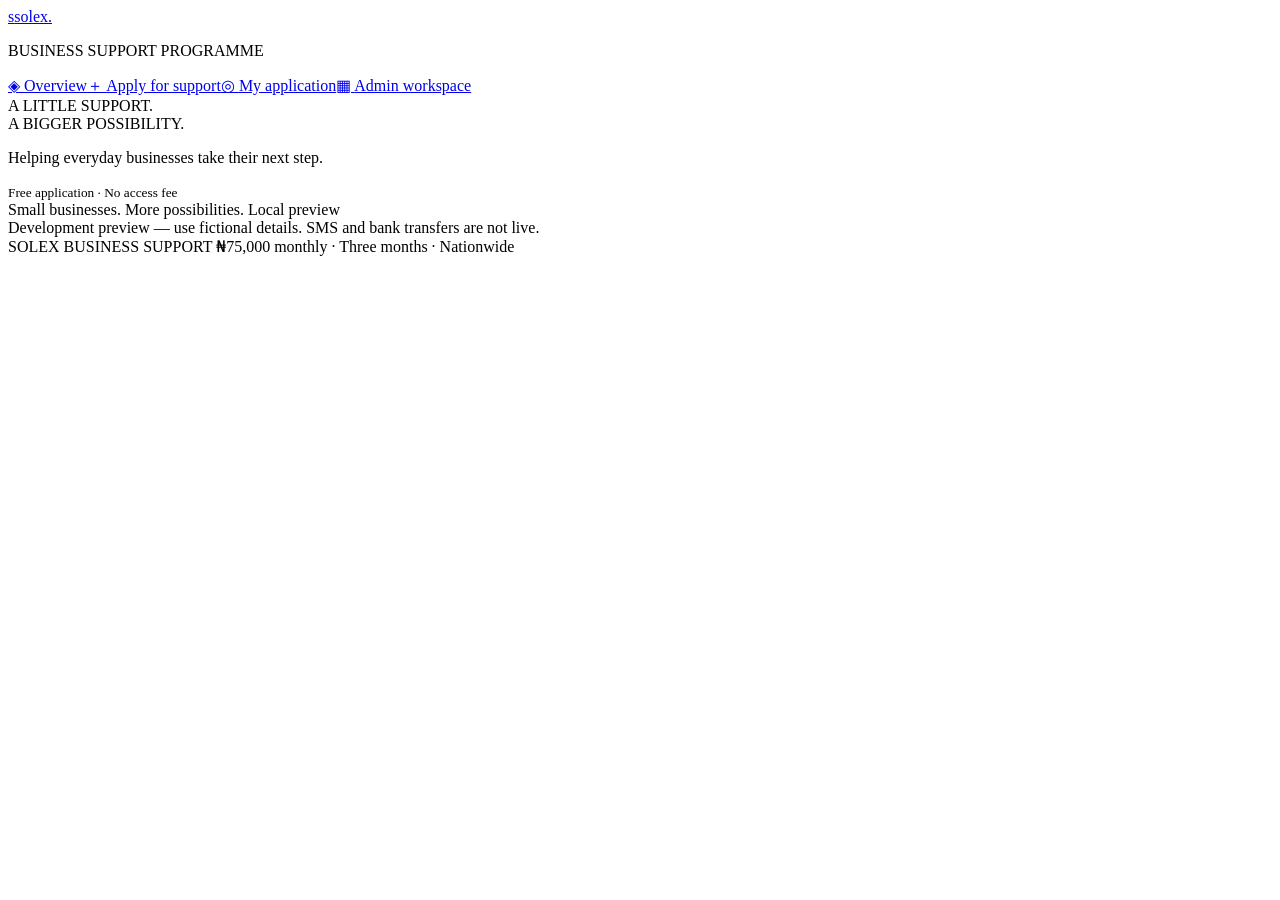
==== docs/index.html @ 17c58458 "Add static Solex frontend for GitHub Pages" ====
<!doctype html>
<html lang="en"><head><meta charset="utf-8"><meta name="viewport" content="width=device-width,initial-scale=1"><title>Solex | Business support programme</title><link rel="stylesheet" href="/style.css"><script src="/app.js" defer></script></head>
<body>
<aside class="sidebar"><a href="#home" class="brand"><span class="brandmark">s</span>solex<span class="branddot">.</span></a><p class="side-caption">BUSINESS SUPPORT PROGRAMME</p><nav aria-label="Main navigation"><a href="#home" data-page="home">◈ <span>Overview</span></a><a href="#apply" data-page="apply">＋ <span>Apply for support</span></a><a href="#status" data-page="status">◎ <span>My application</span></a><a href="#admin" data-page="admin">▦ <span>Admin workspace</span></a></nav><div class="side-note"><span class="small-label">A LITTLE SUPPORT.<br>A BIGGER POSSIBILITY.</span><p>Helping everyday businesses take their next step.</p><div class="line"></div><small>Free application · No access fee</small></div></aside>
<div class="shell"><header><span>Small businesses. More possibilities.</span><span class="pill"><i></i> Local preview</span></header><div class="preview-note">Development preview — use fictional details. SMS and bank transfers are not live.</div><main id="main" tabindex="-1"></main><footer>SOLEX BUSINESS SUPPORT <span>₦75,000 monthly · Three months · Nationwide</span></footer></div><div id="toast" role="status" aria-live="polite"></div>
</body></html>
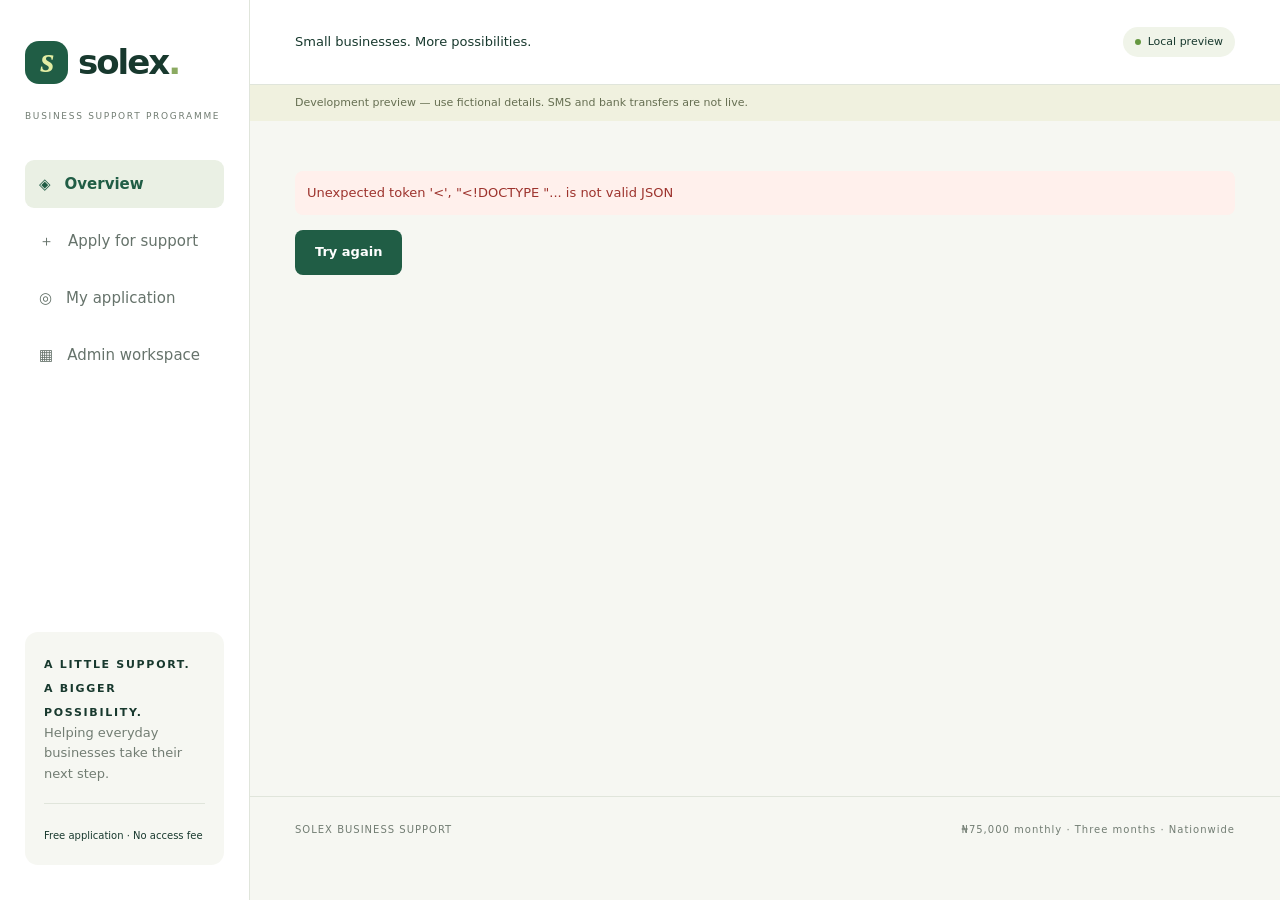
==== commit d76f15f1: "Fix frontend asset paths for GitHub Pages" ====
--- a/docs/index.html
+++ b/docs/index.html
@@ -1,5 +1,5 @@
 <!doctype html>
-<html lang="en"><head><meta charset="utf-8"><meta name="viewport" content="width=device-width,initial-scale=1"><title>Solex | Business support programme</title><link rel="stylesheet" href="/style.css"><script src="/app.js" defer></script></head>
+<html lang="en"><head><meta charset="utf-8"><meta name="viewport" content="width=device-width,initial-scale=1"><title>Solex | Business support programme</title><link rel="stylesheet" href="./style.css"><script src="./app.js" defer></script></head>
 <body>
 <aside class="sidebar"><a href="#home" class="brand"><span class="brandmark">s</span>solex<span class="branddot">.</span></a><p class="side-caption">BUSINESS SUPPORT PROGRAMME</p><nav aria-label="Main navigation"><a href="#home" data-page="home">◈ <span>Overview</span></a><a href="#apply" data-page="apply">＋ <span>Apply for support</span></a><a href="#status" data-page="status">◎ <span>My application</span></a><a href="#admin" data-page="admin">▦ <span>Admin workspace</span></a></nav><div class="side-note"><span class="small-label">A LITTLE SUPPORT.<br>A BIGGER POSSIBILITY.</span><p>Helping everyday businesses take their next step.</p><div class="line"></div><small>Free application · No access fee</small></div></aside>
 <div class="shell"><header><span>Small businesses. More possibilities.</span><span class="pill"><i></i> Local preview</span></header><div class="preview-note">Development preview — use fictional details. SMS and bank transfers are not live.</div><main id="main" tabindex="-1"></main><footer>SOLEX BUSINESS SUPPORT <span>₦75,000 monthly · Three months · Nationwide</span></footer></div><div id="toast" role="status" aria-live="polite"></div>
--- a/docs/style.css
+++ b/docs/style.css
@@ -0,0 +1,3 @@
+:root{--ink:#18392e;--green:#205d45;--muted:#727d73;--paper:#f6f7f2;--border:#e0e5db;--lime:#e3eea4}*{box-sizing:border-box}body{margin:0;font:15px/1.6 system-ui,-apple-system,BlinkMacSystemFont,"Segoe UI",sans-serif;color:var(--ink);background:var(--paper)}button,input,select,textarea{font:inherit}a{color:inherit;text-decoration:none}button,a,input,select,textarea{outline-offset:4px}button{cursor:pointer}.sidebar{position:fixed;width:250px;background:#fff;height:100vh;padding:35px 25px;border-right:1px solid var(--border);display:flex;flex-direction:column}.brand{font-size:34px;font-weight:750;letter-spacing:-2px;display:flex;align-items:center;gap:10px}.brandmark{font:italic bold 36px Georgia;background:var(--green);color:var(--lime);width:43px;height:43px;border-radius:14px;text-align:center;line-height:39px}.branddot{color:#8baa61;margin-left:-10px}.side-caption{font-size:9px;letter-spacing:1.7px;margin:20px 0 36px;color:var(--muted)}nav{display:grid;gap:9px}nav a{display:flex;gap:14px;padding:12px 14px;border-radius:9px;color:#66736b}nav a.active{background:#eaf0e4;color:var(--green);font-weight:650}.side-note{margin-top:auto;background:var(--paper);padding:19px;border-radius:13px}.small-label,.eyebrow{font-size:11px;font-weight:700;letter-spacing:1.7px}.side-note p{font-size:13px;color:var(--muted)}.side-note small{font-size:10px}.line{height:1px;background:var(--border);margin:18px 0}.shell{margin-left:250px}header{height:85px;padding:0 45px;display:flex;align-items:center;justify-content:space-between;background:#fff;font-size:13px;border-bottom:1px solid var(--border)}.pill{background:#f0f4e9;padding:6px 12px;border-radius:30px;font-size:11px;display:inline-flex;align-items:center;gap:7px}.pill i{height:6px;width:6px;background:#659740;border-radius:50%}.preview-note{padding:9px 45px;font-size:11px;color:#666f52;background:#f0f1df}main{padding:35px 45px;max-width:1450px;margin:auto;min-height:75vh}h1{font-size:36px;letter-spacing:-1.4px;line-height:1.18;font-weight:600;margin:8px 0 12px}h2{font-size:23px;letter-spacing:-.5px;margin:0 0 8px}h3{font-size:17px;margin:0 0 8px}p{margin:0 0 16px}.muted{color:var(--muted)}.heading{display:flex;justify-content:space-between;align-items:center;margin-bottom:26px;gap:20px}.hero{display:grid;grid-template-columns:1.15fr 1fr;background:#1f503d;border-radius:19px;overflow:hidden;color:white;min-height:350px}.hero-copy{padding:38px}.hero h1{font:normal 46px/1.12 Georgia,serif;letter-spacing:-1.2px;margin:19px 0}.hero h1 em{color:var(--lime)}.hero p{font-size:14px;color:#d4e0d5;max-width:380px}.hero-art{position:relative;background:#315f43;overflow:hidden;display:grid;place-items:center;padding:30px}.orb{position:absolute;border:1px solid #71906255;border-radius:50%;width:420px;height:420px}.orb.two{width:300px;height:300px}.grant-card{z-index:1;background:#e6edba;color:#244832;padding:30px;border-radius:14px;transform:rotate(-5deg);width:260px;box-shadow:15px 20px 0 #163c2c55}.grant-card .amount{font:42px Georgia;margin:23px 0 0}.grant-card .stamp{display:block;margin-top:35px;border-top:1px solid #82906477;padding-top:13px;font-size:11px}.btn{border:0;background:var(--green);color:white;padding:12px 20px;border-radius:8px;display:inline-flex;align-items:center;justify-content:center;gap:15px;font-weight:600;font-size:13px}.btn.light{background:var(--lime);color:#26432d}.btn.secondary{background:#edf1e7;color:var(--green)}.btn.danger{background:#f7eae5;color:#963f2e}.btn:disabled{opacity:.55;cursor:wait}.actions{display:flex;gap:12px;flex-wrap:wrap;margin-top:20px}.stats{display:grid;grid-template-columns:repeat(3,1fr);gap:17px;margin:22px 0 30px}.stat,.card{background:#fff;border:1px solid var(--border);border-radius:12px;padding:24px}.stat small{color:var(--muted);font-size:12px}.stat strong{display:block;font-size:27px;letter-spacing:-1px;margin:6px 0}.stat p{font-size:11px;color:var(--muted);margin:0}.section-head{display:flex;align-items:center;justify-content:space-between;margin:28px 0 17px}.steps{display:grid;grid-template-columns:repeat(3,1fr);gap:18px}.step-number{border-radius:50%;background:#eff2e6;width:32px;height:32px;display:grid;place-items:center;font-size:12px;margin-bottom:20px}.steps p{font-size:13px;color:var(--muted);margin:0}.tags{display:flex;gap:8px;flex-wrap:wrap;margin-top:18px}.tag{font-size:11px;background:#fff;border:1px solid var(--border);padding:6px 12px;border-radius:30px}.two-col{display:grid;grid-template-columns:minmax(0,2fr) minmax(230px,1fr);gap:24px;align-items:start}.form-grid{display:grid;grid-template-columns:1fr 1fr;gap:18px}.field{display:flex;flex-direction:column;gap:7px;font-size:12px;font-weight:600}.field.full{grid-column:1/-1}input,select,textarea{padding:11px 12px;border:1px solid #d9dfd6;border-radius:7px;background:white;color:var(--ink);width:100%;font-size:14px}textarea{min-height:105px;resize:vertical}.check{display:flex;gap:10px;align-items:flex-start;font-size:13px;margin:16px 0}.check input{width:17px;min-width:17px;margin-top:4px;accent-color:var(--green)}.hint{font-size:12px;color:var(--muted)}.notice{background:#f2f4e7;padding:16px;border-radius:9px;font-size:13px;margin:16px 0}.error{color:#9d332d;background:#fff0ec;border-radius:8px;padding:12px;margin:15px 0;font-size:13px}.badge{display:inline-block;padding:4px 10px;border-radius:20px;background:#eef0e6;font-size:11px;text-transform:capitalize}.badge.approved{background:#e1f0e1;color:#2d633a}.badge.rejected{background:#f8e7e3;color:#9a4434}.key{display:block;overflow-wrap:anywhere;background:#f3f5ef;padding:13px;margin:8px 0 15px;font:12px/1.7 monospace}.detail-list{display:grid;grid-template-columns:1fr 1fr;gap:17px;margin:22px 0}.detail-list dt{font-size:11px;color:var(--muted)}.detail-list dd{margin:4px 0;font-size:14px;overflow-wrap:anywhere}.payment{display:flex;align-items:center;justify-content:space-between;border-bottom:1px solid var(--border);padding:16px 0;gap:15px}.payment small{display:block;color:var(--muted)}.table-wrap{overflow:auto}table{width:100%;border-collapse:collapse;font-size:13px}th{text-align:left;font-size:10px;letter-spacing:1px;color:var(--muted);padding:15px 10px;border-bottom:1px solid var(--border)}td{padding:16px 10px;border-bottom:1px solid var(--border)}td small{display:block;color:var(--muted)}.toolbar{display:flex;gap:12px;margin-bottom:16px}.toolbar input{flex:1}.toolbar select{width:170px}.empty{padding:45px;text-align:center;color:var(--muted)}footer{padding:25px 45px;border-top:1px solid var(--border);font-size:10px;letter-spacing:1px;display:flex;justify-content:space-between;color:var(--muted)}#toast{position:fixed;bottom:25px;right:25px;max-width:360px;background:var(--ink);color:white;border-radius:10px;padding:14px 20px;display:none;z-index:9}.login{max-width:530px;margin:35px auto}.divider{border:0;border-top:1px solid var(--border);margin:26px 0}.compact{font-size:13px}.hidden{display:none!important}@media(max-width:1050px){.sidebar{width:205px;padding:25px 17px}.shell{margin-left:205px}main{padding:25px}header,.preview-note{padding-left:25px;padding-right:25px}.hero-copy{padding:28px}.hero h1{font-size:37px}.grant-card{width:210px;padding:23px}.grant-card .amount{font-size:34px}.two-col{grid-template-columns:1fr}.side-note{padding:13px}}@media(max-width:720px){.sidebar{position:static;width:100%;height:auto;padding:16px;border:0}.brand{font-size:27px}.brandmark{width:34px;height:34px;line-height:30px;font-size:30px}.side-caption,.side-note{display:none}nav{display:flex;margin-top:17px;overflow:auto;gap:4px}nav a{white-space:nowrap;font-size:11px;padding:8px;gap:5px}.shell{margin-left:0}header{display:none}.preview-note{padding:9px 20px}main{padding:23px 18px}.hero{grid-template-columns:1fr}.hero-art{min-height:250px}.hero h1{font-size:41px}.grant-card{width:250px}.hero-copy{padding:28px}.stats{gap:8px}.stat{padding:15px 10px}.stat strong{font-size:23px}.stat small{font-size:10px}.steps{grid-template-columns:1fr}.form-grid{grid-template-columns:1fr}.heading{align-items:flex-start}h1{font-size:29px}.card{padding:20px}.toolbar{flex-direction:column}.toolbar select{width:100%}footer{padding:20px;display:block}footer span{display:block;margin-top:8px}.detail-list{grid-template-columns:1fr}}
+
+.document-dialog{border:1px solid var(--border);border-radius:15px;max-width:min(900px,95vw);width:90vw;padding:22px;color:var(--ink)}.document-dialog::backdrop{background:#102d24bb}.document-dialog img{display:block;max-width:100%;max-height:70vh;object-fit:contain;margin:auto}.document-dialog .heading{margin-bottom:15px}
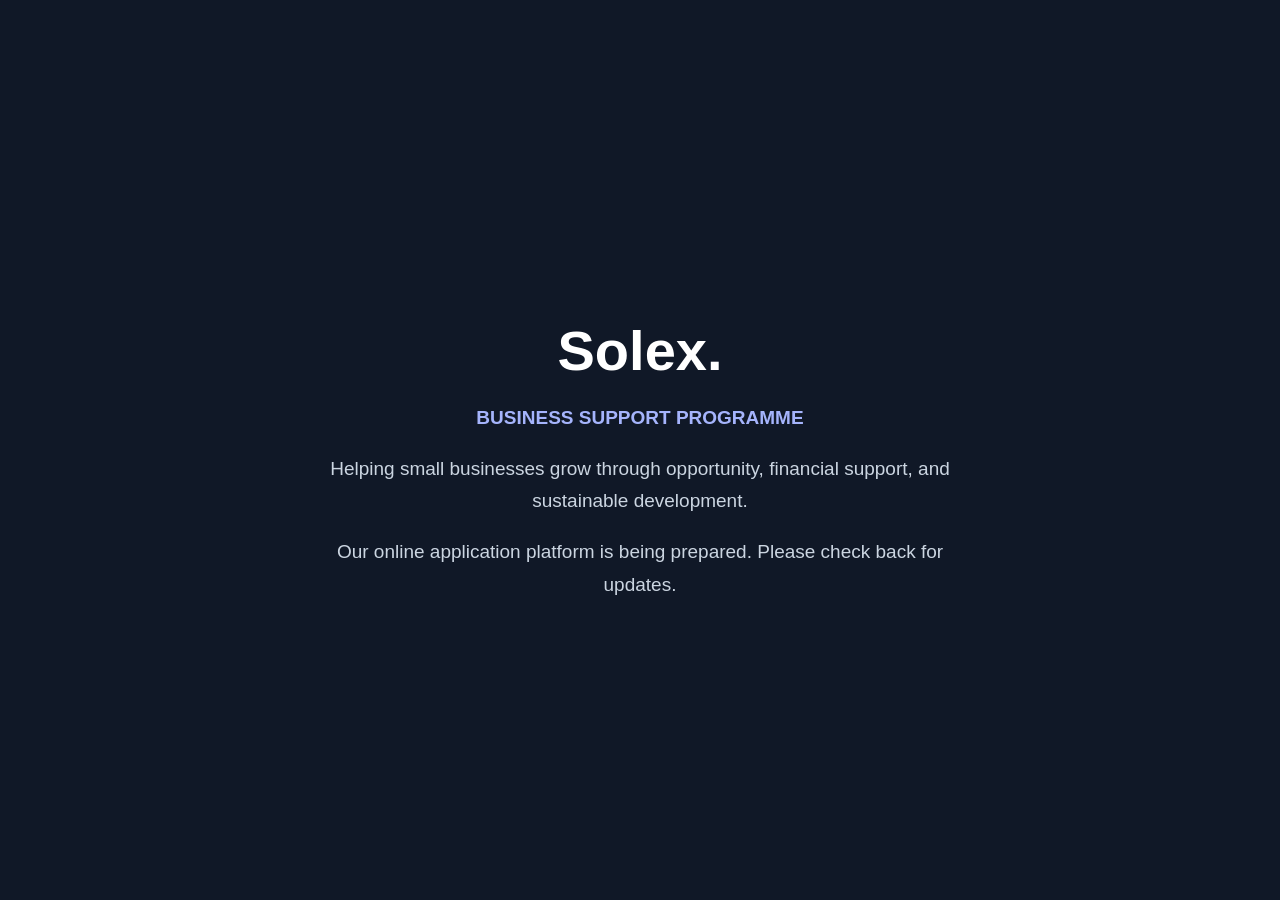
==== commit 554e0089: "Prepare safe Solex landing page for GitHub Pages" ====
--- a/docs/index.html
+++ b/docs/index.html
@@ -1,6 +1,34 @@
-<!doctype html>
-<html lang="en"><head><meta charset="utf-8"><meta name="viewport" content="width=device-width,initial-scale=1"><title>Solex | Business support programme</title><link rel="stylesheet" href="./style.css"><script src="./app.js" defer></script></head>
+<!DOCTYPE html>
+<html lang="en">
+<head>
+  <meta charset="UTF-8">
+  <meta name="viewport" content="width=device-width, initial-scale=1">
+  <title>Solex | Business Support Programme</title>
+  <style>
+    body {
+      margin: 0;
+      min-height: 100vh;
+      display: grid;
+      place-items: center;
+      background: #101827;
+      color: white;
+      font-family: Arial, sans-serif;
+      text-align: center;
+    }
+    main { max-width: 650px; padding: 30px; }
+    h1 { font-size: 56px; margin-bottom: 10px; }
+    p { font-size: 19px; line-height: 1.7; color: #cbd5e1; }
+    .tag { color: #a5b4fc; font-weight: bold; }
+  </style>
+</head>
 <body>
-<aside class="sidebar"><a href="#home" class="brand"><span class="brandmark">s</span>solex<span class="branddot">.</span></a><p class="side-caption">BUSINESS SUPPORT PROGRAMME</p><nav aria-label="Main navigation"><a href="#home" data-page="home">◈ <span>Overview</span></a><a href="#apply" data-page="apply">＋ <span>Apply for support</span></a><a href="#status" data-page="status">◎ <span>My application</span></a><a href="#admin" data-page="admin">▦ <span>Admin workspace</span></a></nav><div class="side-note"><span class="small-label">A LITTLE SUPPORT.<br>A BIGGER POSSIBILITY.</span><p>Helping everyday businesses take their next step.</p><div class="line"></div><small>Free application · No access fee</small></div></aside>
-<div class="shell"><header><span>Small businesses. More possibilities.</span><span class="pill"><i></i> Local preview</span></header><div class="preview-note">Development preview — use fictional details. SMS and bank transfers are not live.</div><main id="main" tabindex="-1"></main><footer>SOLEX BUSINESS SUPPORT <span>₦75,000 monthly · Three months · Nationwide</span></footer></div><div id="toast" role="status" aria-live="polite"></div>
-</body></html>
+  <main>
+    <h1>Solex.</h1>
+    <p class="tag">BUSINESS SUPPORT PROGRAMME</p>
+    <p>Helping small businesses grow through opportunity,
+    financial support, and sustainable development.</p>
+    <p>Our online application platform is being prepared.
+    Please check back for updates.</p>
+  </main>
+</body>
+</html>
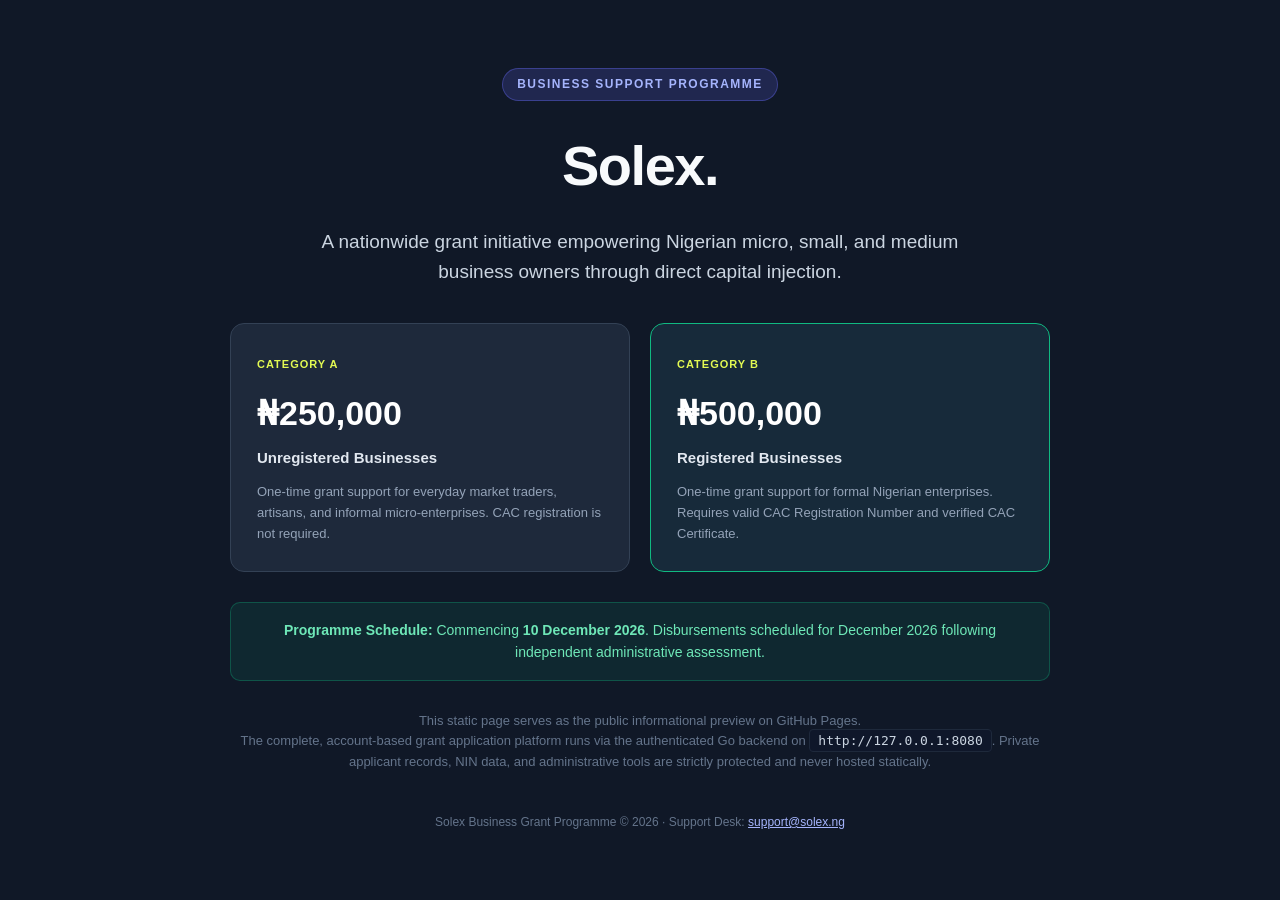
==== commit 7decc798: "feat(frontend): redesign SPA with multi-step application workflow, dual grant tiers, and GitHub Page" ====
--- a/docs/index.html
+++ b/docs/index.html
@@ -3,32 +3,175 @@
 <head>
   <meta charset="UTF-8">
   <meta name="viewport" content="width=device-width, initial-scale=1">
-  <title>Solex | Business Support Programme</title>
+  <title>Solex | Business Support Grant Programme</title>
   <style>
+    :root {
+      --bg: #101827;
+      --card-bg: #1e293b;
+      --border: #334155;
+      --text: #f8fafc;
+      --muted: #94a3b8;
+      --green: #10b981;
+      --lime: #e2f952;
+      --accent: #6366f1;
+    }
+    * { box-sizing: border-box; }
     body {
       margin: 0;
       min-height: 100vh;
-      display: grid;
-      place-items: center;
-      background: #101827;
-      color: white;
-      font-family: Arial, sans-serif;
+      background: var(--bg);
+      color: var(--text);
+      font-family: -apple-system, BlinkMacSystemFont, "Segoe UI", Roboto, Helvetica, Arial, sans-serif;
+      line-height: 1.6;
+      display: flex;
+      flex-direction: column;
+      align-items: center;
+      justify-content: center;
+      padding: 40px 20px;
+    }
+    main {
+      max-width: 820px;
+      width: 100%;
       text-align: center;
     }
-    main { max-width: 650px; padding: 30px; }
-    h1 { font-size: 56px; margin-bottom: 10px; }
-    p { font-size: 19px; line-height: 1.7; color: #cbd5e1; }
-    .tag { color: #a5b4fc; font-weight: bold; }
+    .badge {
+      display: inline-block;
+      padding: 6px 14px;
+      border-radius: 30px;
+      font-size: 12px;
+      font-weight: 700;
+      letter-spacing: 1.5px;
+      text-transform: uppercase;
+      background: rgba(99, 102, 241, 0.2);
+      color: #a5b4fc;
+      border: 1px solid rgba(99, 102, 241, 0.4);
+      margin-bottom: 20px;
+    }
+    h1 {
+      font-size: clamp(38px, 6vw, 56px);
+      letter-spacing: -1.5px;
+      margin: 0 0 16px;
+      font-weight: 800;
+    }
+    .hero-desc {
+      font-size: 19px;
+      color: #cbd5e1;
+      max-width: 650px;
+      margin: 0 auto 36px;
+    }
+    .categories-grid {
+      display: grid;
+      grid-template-columns: 1fr 1fr;
+      gap: 20px;
+      margin: 30px 0;
+      text-align: left;
+    }
+    .cat-box {
+      background: var(--card-bg);
+      border: 1px solid var(--border);
+      border-radius: 14px;
+      padding: 26px;
+    }
+    .cat-box.featured {
+      border-color: var(--green);
+      background: #172a3a;
+    }
+    .cat-tier {
+      font-size: 11px;
+      font-weight: 700;
+      color: var(--lime);
+      letter-spacing: 1px;
+    }
+    .cat-amount {
+      font-size: 34px;
+      font-weight: 800;
+      color: #fff;
+      margin: 10px 0 6px;
+    }
+    .cat-title {
+      font-size: 15px;
+      font-weight: 600;
+      color: #e2e8f0;
+      margin-bottom: 12px;
+    }
+    .cat-details {
+      font-size: 13px;
+      color: var(--muted);
+      margin: 0;
+    }
+    .info-banner {
+      background: rgba(16, 185, 129, 0.1);
+      border: 1px solid rgba(16, 185, 129, 0.3);
+      border-radius: 10px;
+      padding: 16px 20px;
+      margin: 30px 0;
+      font-size: 14px;
+      color: #6ee7b7;
+    }
+    .deploy-note {
+      font-size: 13px;
+      color: #64748b;
+      margin-top: 30px;
+      line-height: 1.6;
+    }
+    .code-pill {
+      background: #0f172a;
+      padding: 3px 8px;
+      border-radius: 4px;
+      font-family: monospace;
+      color: #cbd5e1;
+      border: 1px solid #1e293b;
+    }
+    footer {
+      margin-top: 40px;
+      font-size: 12px;
+      color: #64748b;
+    }
+    @media (max-width: 680px) {
+      .categories-grid { grid-template-columns: 1fr; }
+    }
   </style>
 </head>
 <body>
   <main>
+    <div class="badge">Business Support Programme</div>
     <h1>Solex.</h1>
-    <p class="tag">BUSINESS SUPPORT PROGRAMME</p>
-    <p>Helping small businesses grow through opportunity,
-    financial support, and sustainable development.</p>
-    <p>Our online application platform is being prepared.
-    Please check back for updates.</p>
+    <p class="hero-desc">
+      A nationwide grant initiative empowering Nigerian micro, small, and medium business owners through direct capital injection.
+    </p>
+
+    <div class="categories-grid">
+      <div class="cat-box">
+        <span class="cat-tier">CATEGORY A</span>
+        <div class="cat-amount">₦250,000</div>
+        <div class="cat-title">Unregistered Businesses</div>
+        <p class="cat-details">
+          One-time grant support for everyday market traders, artisans, and informal micro-enterprises. CAC registration is not required.
+        </p>
+      </div>
+
+      <div class="cat-box featured">
+        <span class="cat-tier">CATEGORY B</span>
+        <div class="cat-amount">₦500,000</div>
+        <div class="cat-title">Registered Businesses</div>
+        <p class="cat-details">
+          One-time grant support for formal Nigerian enterprises. Requires valid CAC Registration Number and verified CAC Certificate.
+        </p>
+      </div>
+    </div>
+
+    <div class="info-banner">
+      <strong>Programme Schedule:</strong> Commencing <strong>10 December 2026</strong>. Disbursements scheduled for December 2026 following independent administrative assessment.
+    </div>
+
+    <p class="deploy-note">
+      This static page serves as the public informational preview on GitHub Pages.<br>
+      The complete, account-based grant application platform runs via the authenticated Go backend on <span class="code-pill">http://127.0.0.1:8080</span>. Private applicant records, NIN data, and administrative tools are strictly protected and never hosted statically.
+    </p>
+
+    <footer>
+      Solex Business Grant Programme &copy; 2026 · Support Desk: <a href="mailto:support@solex.ng" style="color:#a5b4fc">support@solex.ng</a>
+    </footer>
   </main>
 </body>
 </html>
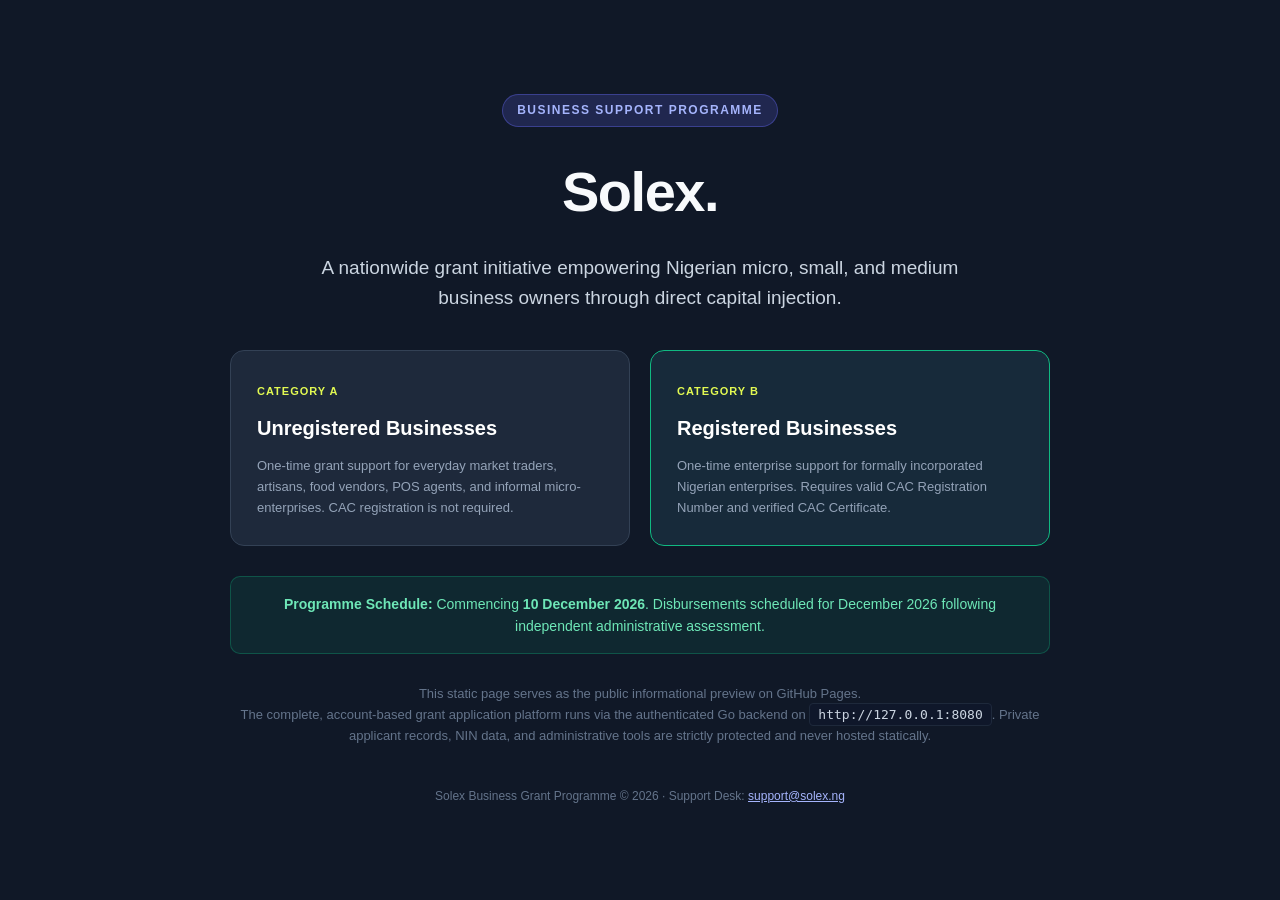
==== commit 0e89e7db: "feat: update public homepage and authenticated grant application flow - Remove all grant amounts (₦2" ====
--- a/docs/index.html
+++ b/docs/index.html
@@ -82,17 +82,11 @@
       color: var(--lime);
       letter-spacing: 1px;
     }
-    .cat-amount {
-      font-size: 34px;
-      font-weight: 800;
+    .cat-title {
+      font-size: 20px;
+      font-weight: 700;
       color: #fff;
-      margin: 10px 0 6px;
-    }
-    .cat-title {
-      font-size: 15px;
-      font-weight: 600;
-      color: #e2e8f0;
-      margin-bottom: 12px;
+      margin: 10px 0 12px;
     }
     .cat-details {
       font-size: 13px;
@@ -143,19 +137,17 @@
     <div class="categories-grid">
       <div class="cat-box">
         <span class="cat-tier">CATEGORY A</span>
-        <div class="cat-amount">₦250,000</div>
         <div class="cat-title">Unregistered Businesses</div>
         <p class="cat-details">
-          One-time grant support for everyday market traders, artisans, and informal micro-enterprises. CAC registration is not required.
+          One-time grant support for everyday market traders, artisans, food vendors, POS agents, and informal micro-enterprises. CAC registration is not required.
         </p>
       </div>
 
       <div class="cat-box featured">
         <span class="cat-tier">CATEGORY B</span>
-        <div class="cat-amount">₦500,000</div>
         <div class="cat-title">Registered Businesses</div>
         <p class="cat-details">
-          One-time grant support for formal Nigerian enterprises. Requires valid CAC Registration Number and verified CAC Certificate.
+          One-time enterprise support for formally incorporated Nigerian enterprises. Requires valid CAC Registration Number and verified CAC Certificate.
         </p>
       </div>
     </div>
